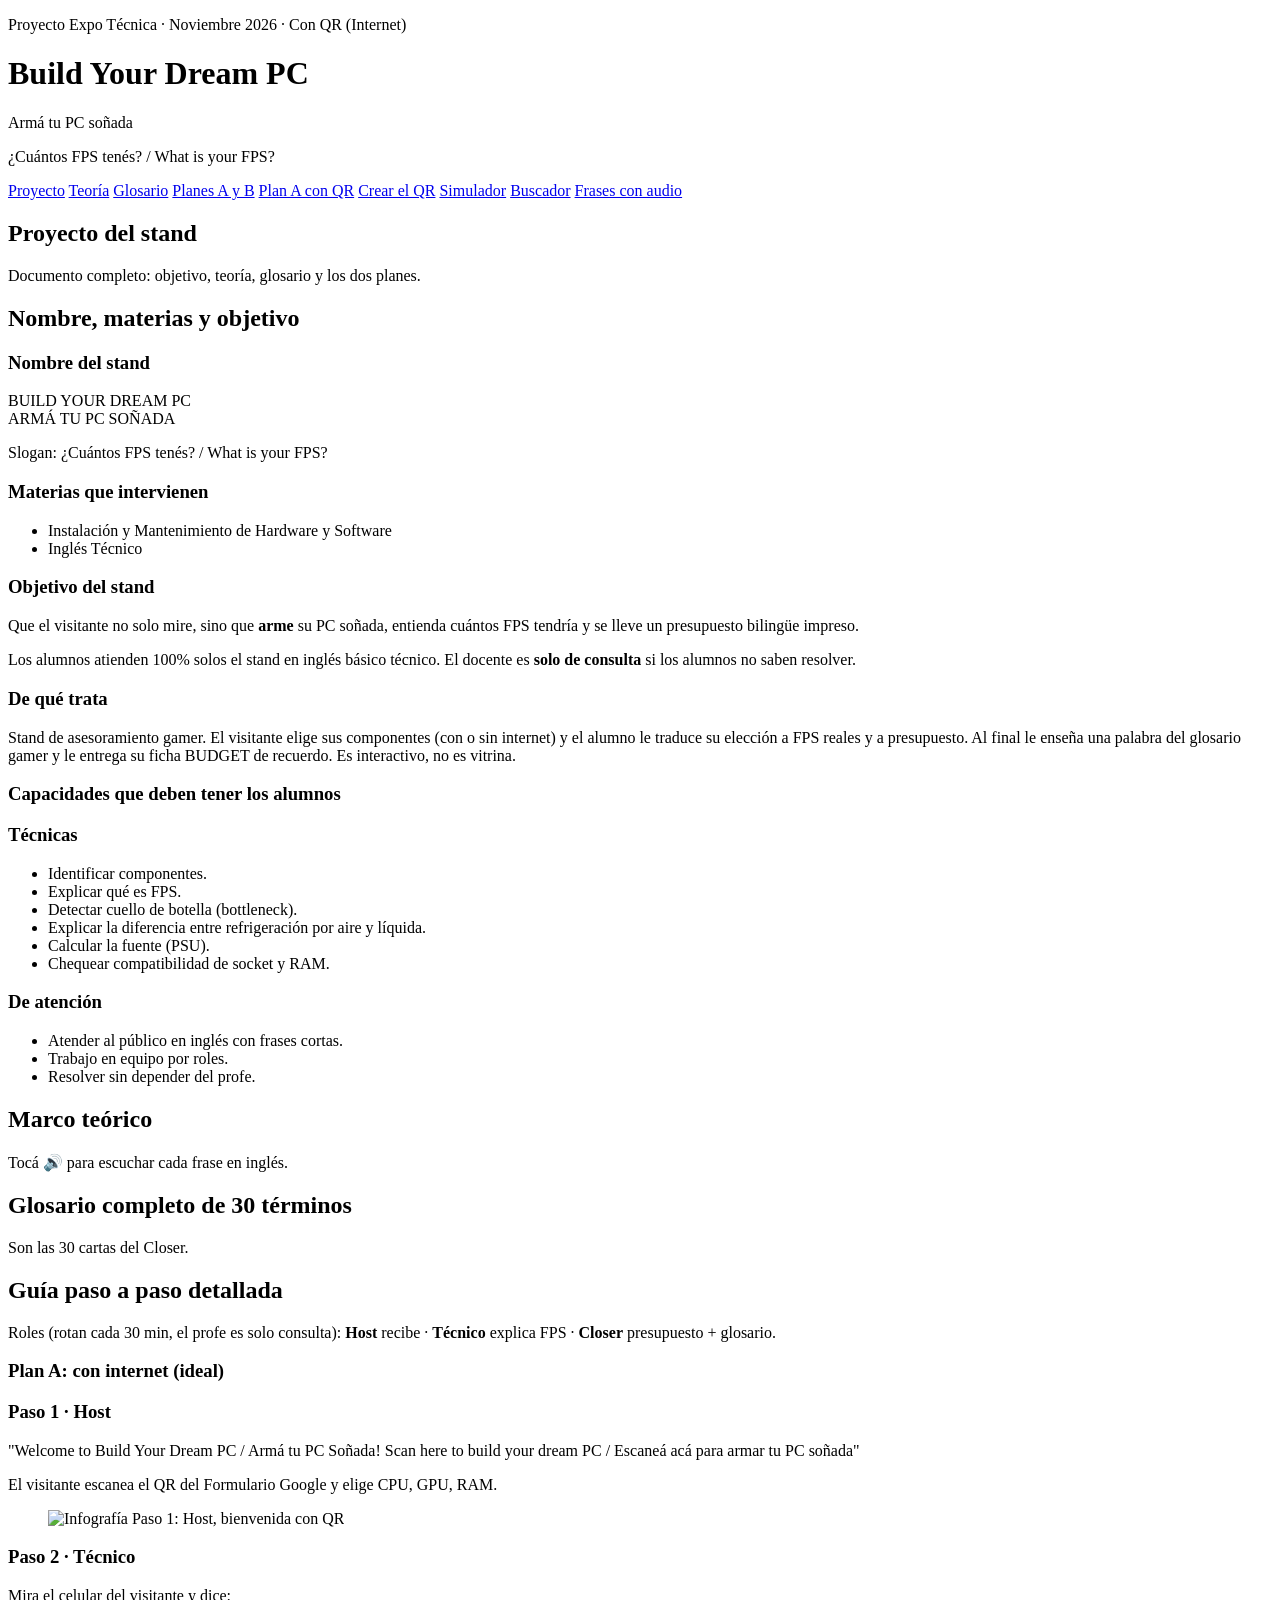
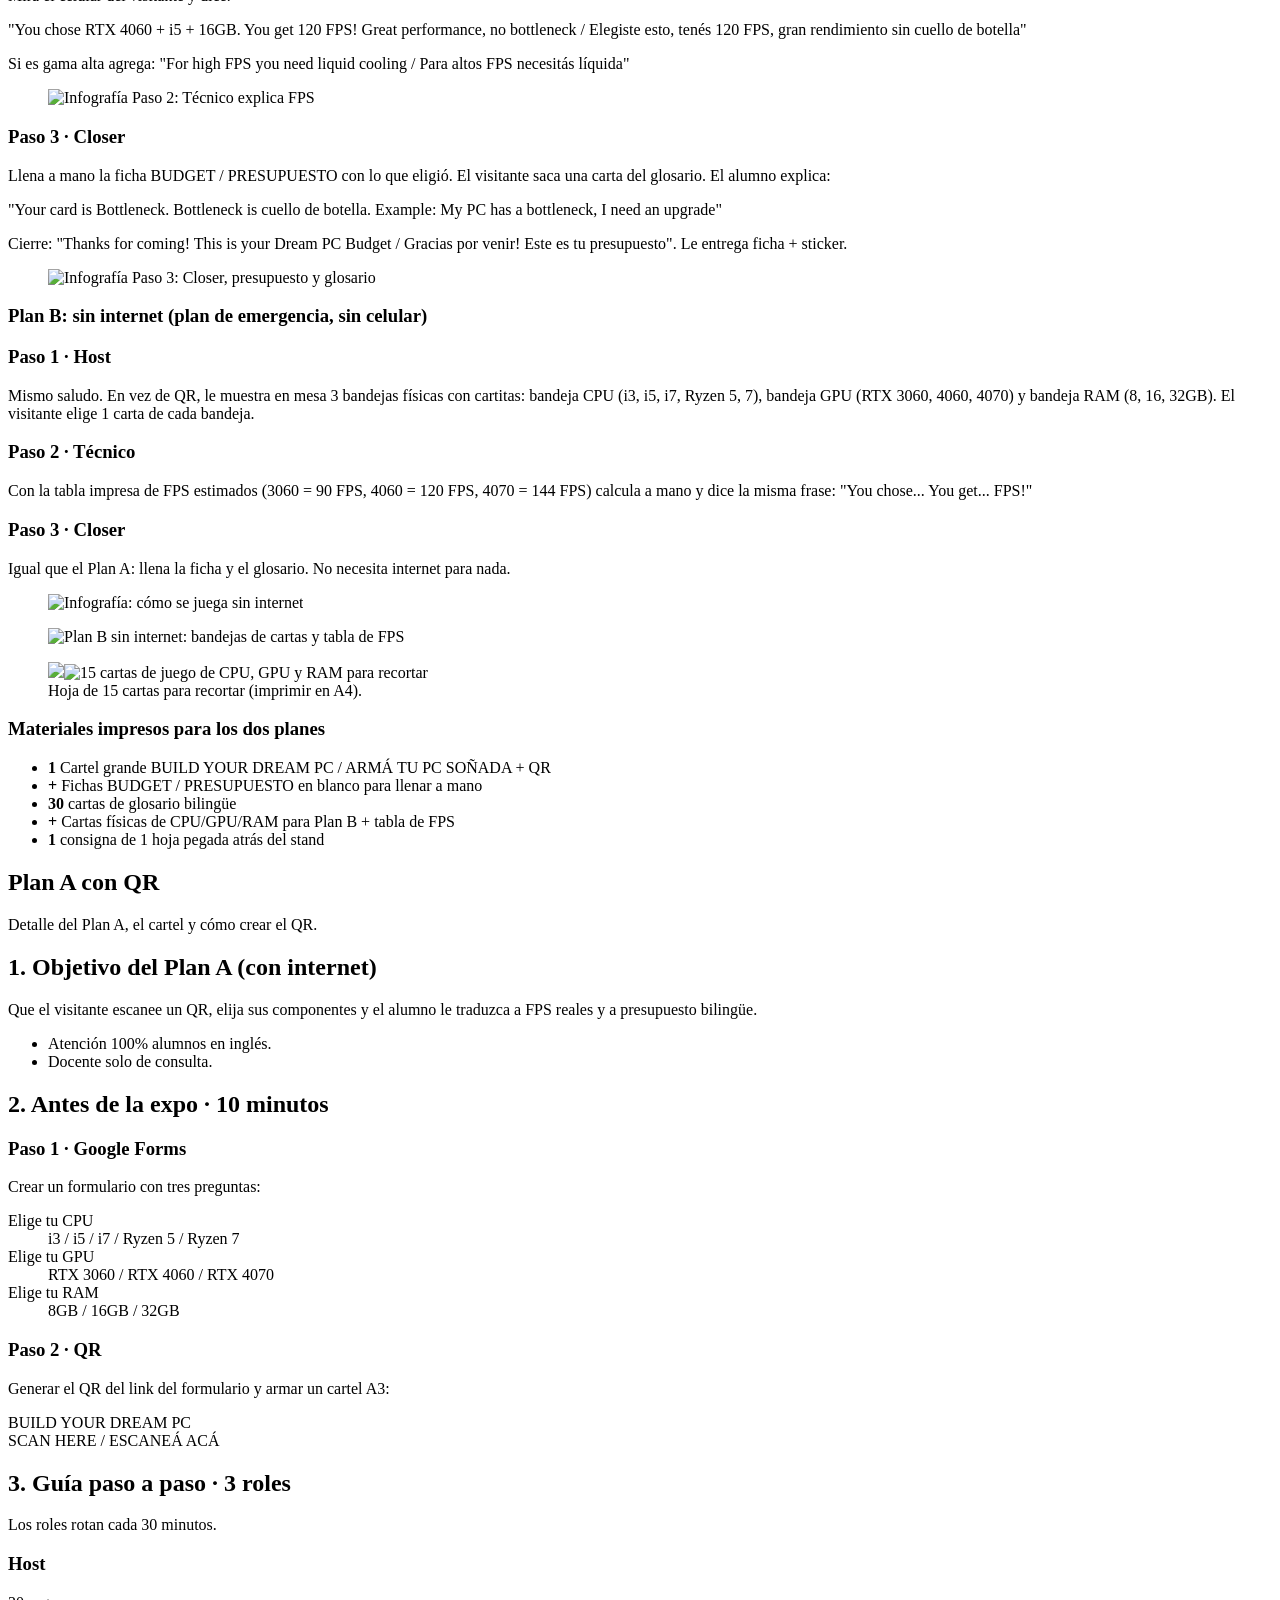
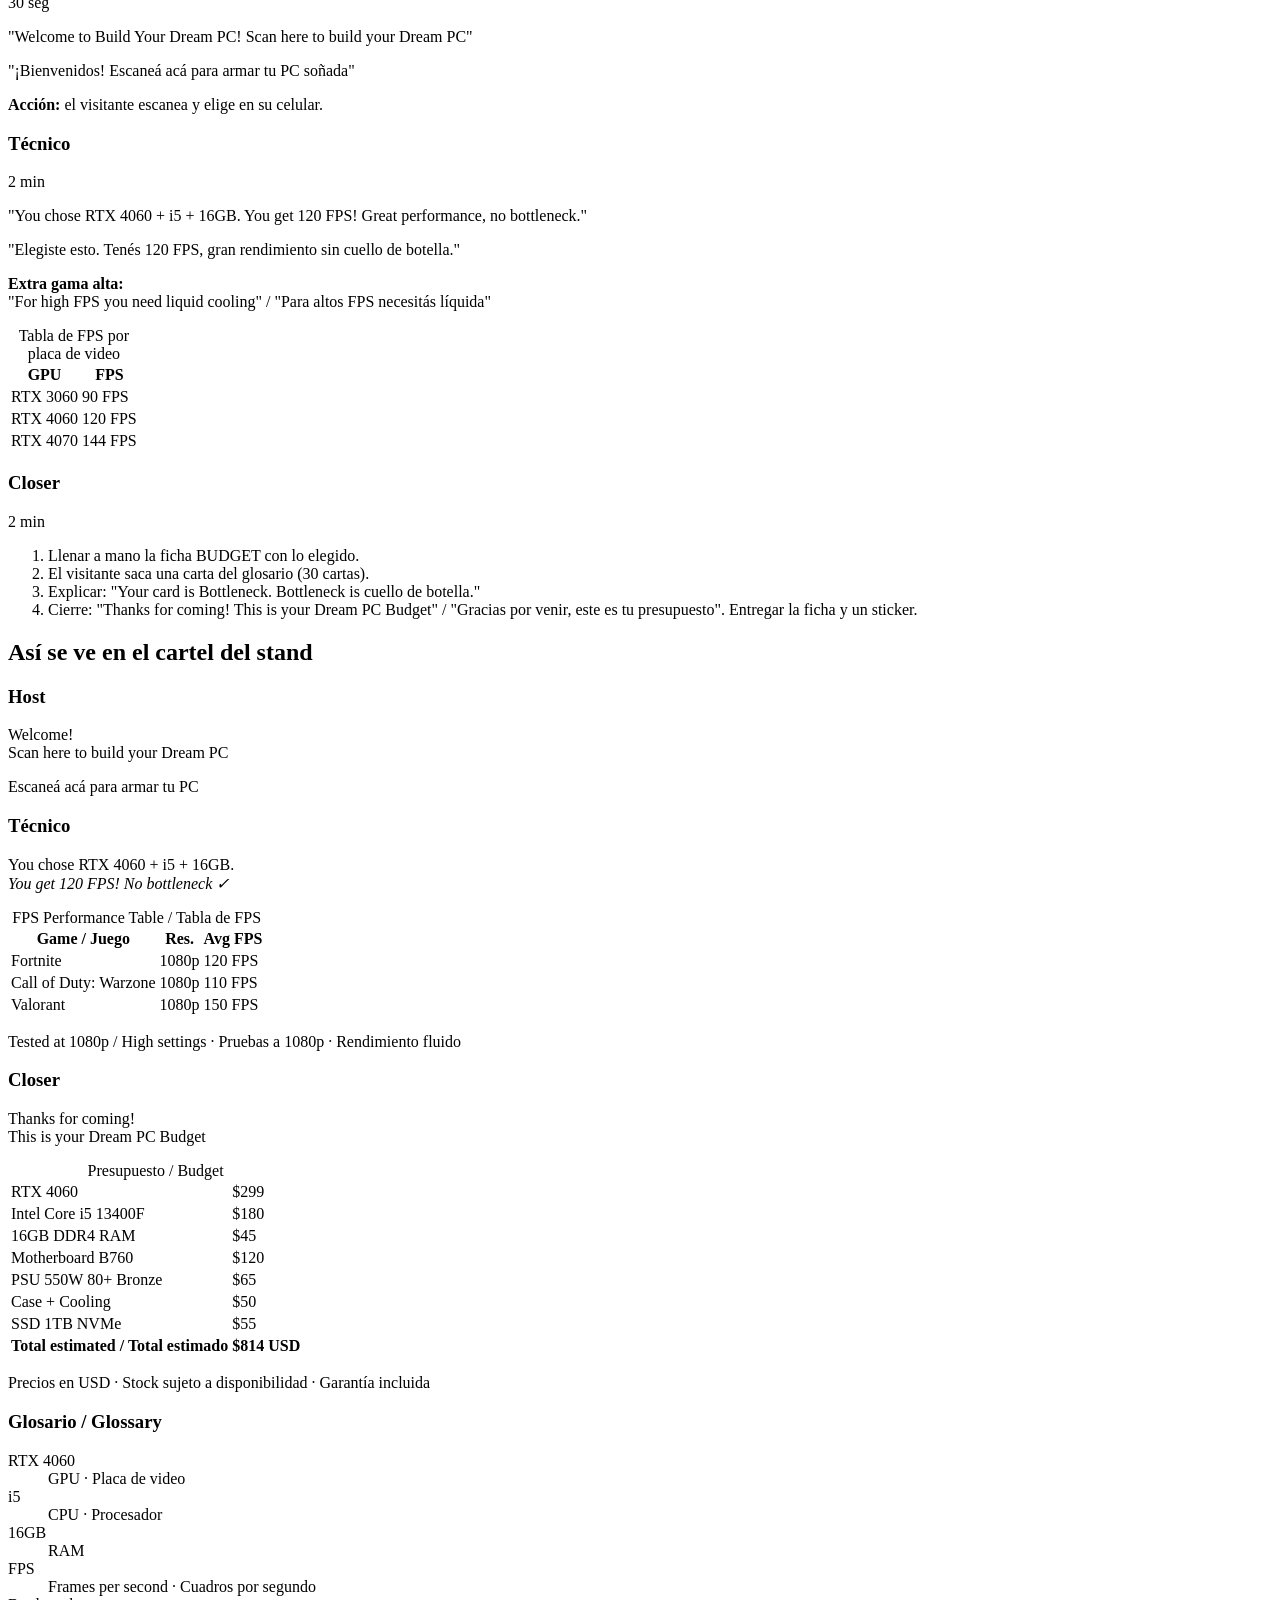
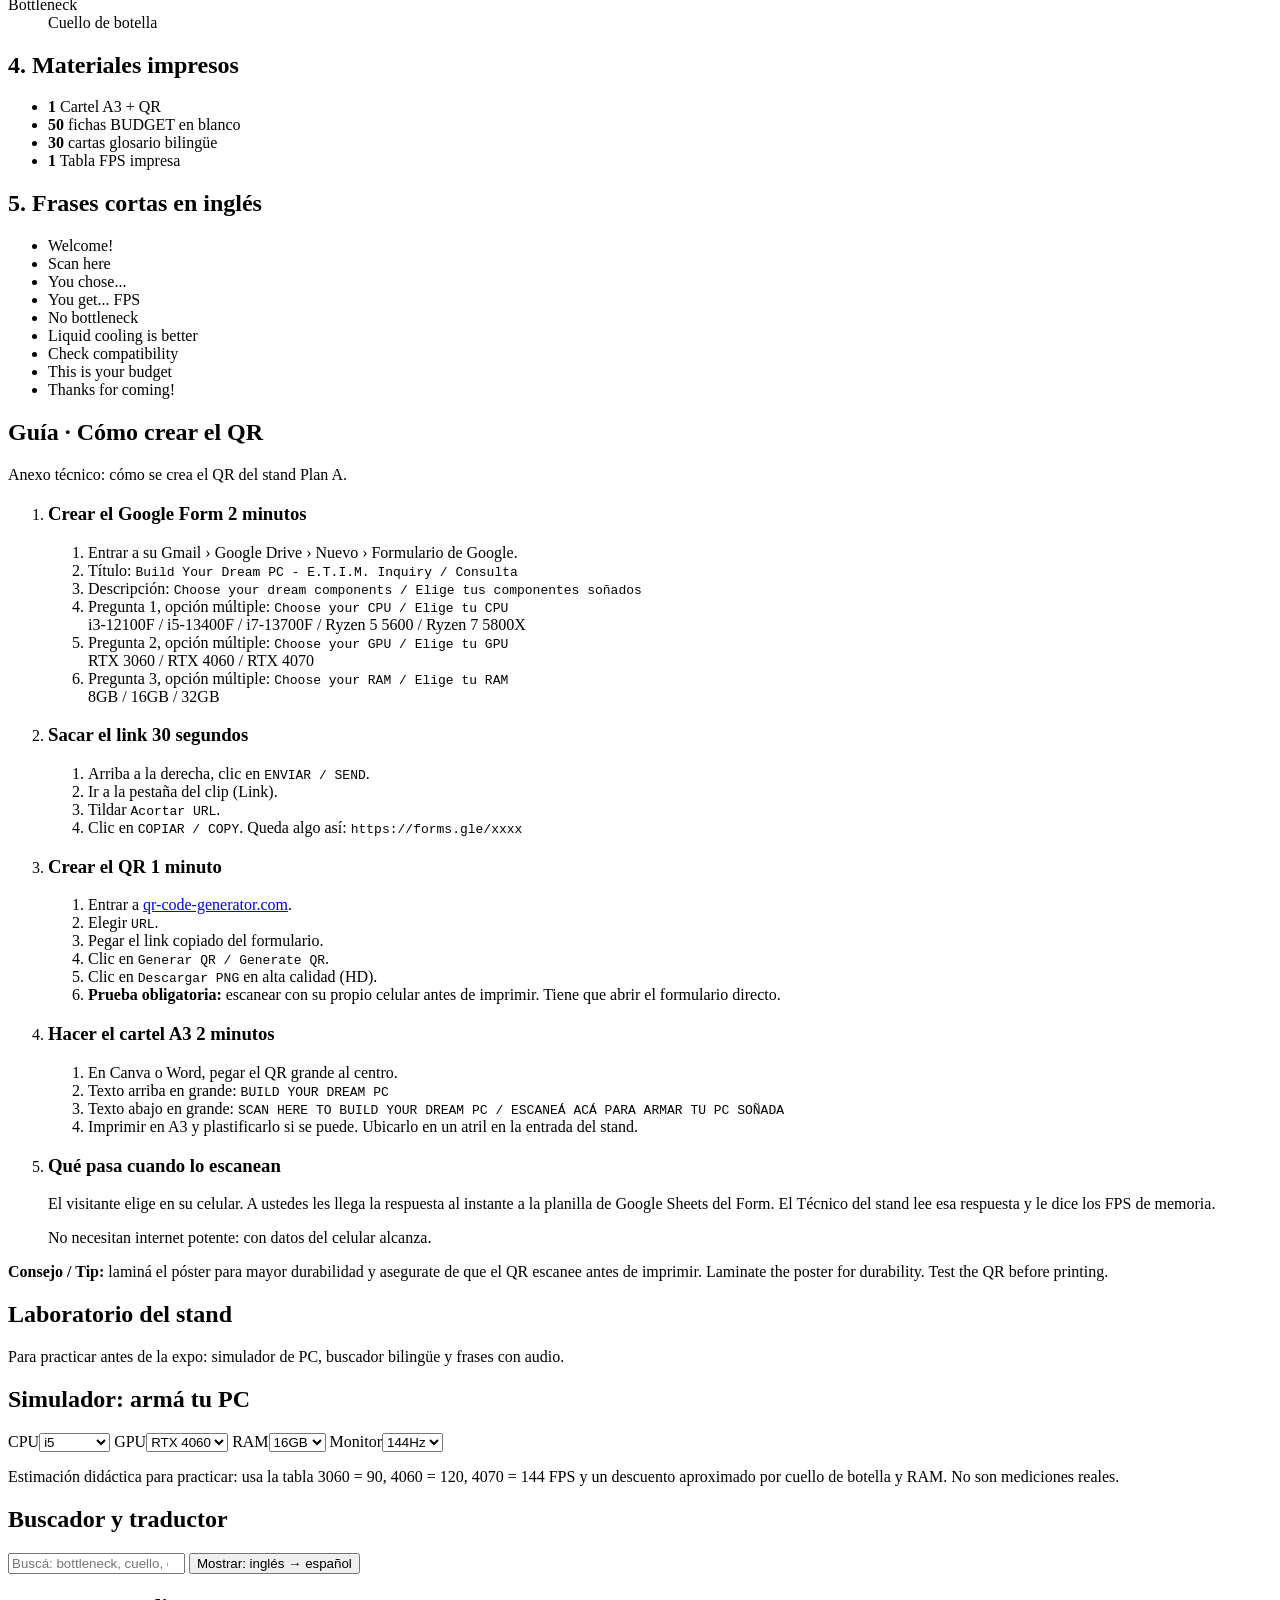
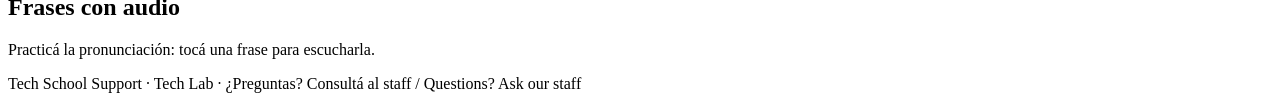
==== carpeta-de-campo/index.html @ 38d70dcd "Create index.html" ====
<!DOCTYPE html>
<html lang="es">
<head>
  <meta charset="UTF-8">
  <meta name="viewport" content="width=device-width, initial-scale=1">
  <title>Build Your Dream PC · Expo Técnica 2026 · Plan A con QR</title>
  <link rel="preconnect" href="https://fonts.googleapis.com">
  <link rel="preconnect" href="https://fonts.gstatic.com" crossorigin>
  <link href="https://fonts.googleapis.com/css2?family=Barlow:wght@400;500;600&family=Barlow+Condensed:wght@600;700;800&display=swap" rel="stylesheet">
  <link rel="stylesheet" href="estilo.css">
</head>
<body>

<header class="hero" id="main-top">
  <p class="hero-tag">Proyecto Expo Técnica · Noviembre 2026 · Con QR (Internet)</p>
  <h1>Build Your Dream <span>PC</span></h1>
  <p class="hero-es">Armá tu PC soñada</p>
  <p class="slogan">¿Cuántos FPS tenés? / What is your FPS?</p>
  <nav class="menu" aria-label="Secciones">
    <a href="#/proyecto" data-go="proyecto">Proyecto</a>
    <a href="#/teoria" data-go="teoria">Teoría</a>
    <a href="#/glosario" data-go="glosario">Glosario</a>
    <a href="#/guia" data-go="guia">Planes A y B</a>
    <a href="#/plana" data-go="plana">Plan A con QR</a>
    <a href="#/qr" data-go="qr">Crear el QR</a>
    <a href="#/sim" data-go="sim">Simulador</a>
    <a href="#/buscar" data-go="buscar">Buscador</a>
    <a href="#/frases" data-go="frases">Frases con audio</a>
  </nav>
</header>

<main>

  <div class="part-title" data-view="proyecto"><h2>Proyecto del stand</h2><p>Documento completo: objetivo, teoría, glosario y los dos planes.</p></div>

  <section id="d-proyecto" data-view="proyecto">
    <h2>Nombre, materias y objetivo</h2>
    <div class="two-col">
      <article class="panel">
        <h3>Nombre del stand</h3>
        <p class="poster-line">BUILD YOUR DREAM PC<br>ARMÁ TU PC SOÑADA</p>
        <p>Slogan: ¿Cuántos FPS tenés? / What is your FPS?</p>
        <h3>Materias que intervienen</h3>
        <ul><li>Instalación y Mantenimiento de Hardware y Software</li><li>Inglés Técnico</li></ul>
      </article>
      <article class="panel">
        <h3>Objetivo del stand</h3>
        <p>Que el visitante no solo mire, sino que <strong>arme</strong> su PC soñada, entienda cuántos FPS tendría y se lleve un presupuesto bilingüe impreso.</p>
        <p>Los alumnos atienden 100% solos el stand en inglés básico técnico. El docente es <strong>solo de consulta</strong> si los alumnos no saben resolver.</p>
        <h3>De qué trata</h3>
        <p>Stand de asesoramiento gamer. El visitante elige sus componentes (con o sin internet) y el alumno le traduce su elección a FPS reales y a presupuesto. Al final le enseña una palabra del glosario gamer y le entrega su ficha BUDGET de recuerdo. Es interactivo, no es vitrina.</p>
      </article>
    </div>
    <h3 class="sub">Capacidades que deben tener los alumnos</h3>
    <div class="two-col">
      <article class="panel"><h3>Técnicas</h3><ul class="checks"><li>Identificar componentes.</li><li>Explicar qué es FPS.</li><li>Detectar cuello de botella (bottleneck).</li><li>Explicar la diferencia entre refrigeración por aire y líquida.</li><li>Calcular la fuente (PSU).</li><li>Chequear compatibilidad de socket y RAM.</li></ul></article>
      <article class="panel"><h3>De atención</h3><ul class="checks"><li>Atender al público en inglés con frases cortas.</li><li>Trabajo en equipo por roles.</li><li>Resolver sin depender del profe.</li></ul></article>
    </div>
  </section>

  <section id="d-teoria" data-view="teoria">
    <h2>Marco teórico</h2>
    <p class="note">Tocá 🔊 para escuchar cada frase en inglés.</p>
    <div class="theory" id="theory"></div>
  </section>

  <section id="d-glosario" data-view="glosario">
    <h2>Glosario completo de 30 términos</h2>
    <p class="note">Son las 30 cartas del Closer.</p>
    <div class="gcards" id="gloss"></div>
  </section>

  <section id="d-guia" data-view="guia">
    <h2>Guía paso a paso detallada</h2>
    <p class="note">Roles (rotan cada 30 min, el profe es solo consulta): <strong>Host</strong> recibe · <strong>Técnico</strong> explica FPS · <strong>Closer</strong> presupuesto + glosario.</p>

    <h3 class="plan-title">Plan A: con internet (ideal)</h3>
    <div class="plan">
      <div>
        <h3>Paso 1 · Host</h3>
        <p class="en">"Welcome to Build Your Dream PC / Armá tu PC Soñada! Scan here to build your dream PC / Escaneá acá para armar tu PC soñada"</p>
        <p>El visitante escanea el QR del Formulario Google y elige CPU, GPU, RAM.</p>
      </div>
      <figure class="shot"><img src="https://encrypted-tbn0.gstatic.com/images?q=tbn:ANd9GcTodo1WXBkacOVrwq9MHo3wvx8j2X0b6id6X2NvjyX7kg&s=10" alt="Infografía Paso 1: Host, bienvenida con QR" loading="lazy"></figure>
    </div>
    <div class="plan">
      <div>
        <h3>Paso 2 · Técnico</h3>
        <p>Mira el celular del visitante y dice:</p>
        <p class="en">"You chose RTX 4060 + i5 + 16GB. You get 120 FPS! Great performance, no bottleneck / Elegiste esto, tenés 120 FPS, gran rendimiento sin cuello de botella"</p>
        <p>Si es gama alta agrega: <span class="en">"For high FPS you need liquid cooling / Para altos FPS necesitás líquida"</span></p>
      </div>
      <figure class="shot"><img src="https://encrypted-tbn0.gstatic.com/images?q=tbn:ANd9GcRNIBNsyawQ4fQa4WvzFiW9H29BvF2EQEDgzz649cljxg&s=10" alt="Infografía Paso 2: Técnico explica FPS" loading="lazy"></figure>
    </div>
    <div class="plan">
      <div>
        <h3>Paso 3 · Closer</h3>
        <p>Llena a mano la ficha BUDGET / PRESUPUESTO con lo que eligió. El visitante saca una carta del glosario. El alumno explica:</p>
        <p class="en">"Your card is Bottleneck. Bottleneck is cuello de botella. Example: My PC has a bottleneck, I need an upgrade"</p>
        <p>Cierre: <span class="en">"Thanks for coming! This is your Dream PC Budget / Gracias por venir! Este es tu presupuesto"</span>. Le entrega ficha + sticker.</p>
      </div>
      <figure class="shot"><img src="https://encrypted-tbn0.gstatic.com/images?q=tbn:ANd9GcRH2LGgSkhXuvE8M3SHkRaYtDzFoMKEJWI_qdVkv5BVIUfTt_DQLM33O1r3&s=10" alt="Infografía Paso 3: Closer, presupuesto y glosario" loading="lazy"></figure>
    </div>

    <h3 class="plan-title">Plan B: sin internet (plan de emergencia, sin celular)</h3>
    <div class="plan">
      <div>
        <h3>Paso 1 · Host</h3>
        <p>Mismo saludo. En vez de QR, le muestra en mesa 3 bandejas físicas con cartitas: bandeja CPU (i3, i5, i7, Ryzen 5, 7), bandeja GPU (RTX 3060, 4060, 4070) y bandeja RAM (8, 16, 32GB). El visitante elige 1 carta de cada bandeja.</p>
        <h3>Paso 2 · Técnico</h3>
        <p>Con la tabla impresa de FPS estimados (3060 = 90 FPS, 4060 = 120 FPS, 4070 = 144 FPS) calcula a mano y dice la misma frase: <span class="en">"You chose... You get... FPS!"</span></p>
        <h3>Paso 3 · Closer</h3>
        <p>Igual que el Plan A: llena la ficha y el glosario. No necesita internet para nada.</p>
      </div>
      <figure class="shot wide"><img src="imag/bandeja.jpeg" alt="Infografía: cómo se juega sin internet" loading="lazy"></figure>
    </div>
    <figure class="shot full"><img src="imag/Guía de hardware y rendimiento FPS.png" alt="Plan B sin internet: bandejas de cartas y tabla de FPS" loading="lazy"></figure>
    <figure class="shot full"><img src="imag/ficha1.jpeg"><img src="imag/ficha2.jpeg" alt="15 cartas de juego de CPU, GPU y RAM para recortar" loading="lazy"><figcaption>Hoja de 15 cartas para recortar (imprimir en A4).</figcaption></figure>

    <h3 class="plan-title">Materiales impresos para los dos planes</h3>
    <ul class="materials">
      <li><strong>1</strong> Cartel grande BUILD YOUR DREAM PC / ARMÁ TU PC SOÑADA + QR</li>
      <li><strong>+</strong> Fichas BUDGET / PRESUPUESTO en blanco para llenar a mano</li>
      <li><strong>30</strong> cartas de glosario bilingüe</li>
      <li><strong>+</strong> Cartas físicas de CPU/GPU/RAM para Plan B + tabla de FPS</li>
      <li><strong>1</strong> consigna de 1 hoja pegada atrás del stand</li>
    </ul>
  </section>

  <div class="part-title" data-view="plana qr"><h2>Plan A con QR</h2><p>Detalle del Plan A, el cartel y cómo crear el QR.</p></div>


  <section id="objetivo" data-view="plana">
    <h2>1. Objetivo del Plan A (con internet)</h2>
    <p class="lead">Que el visitante escanee un QR, elija sus componentes y el alumno le traduzca a FPS reales y a presupuesto bilingüe.</p>
    <ul class="checks">
      <li>Atención 100% alumnos en inglés.</li>
      <li>Docente solo de consulta.</li>
    </ul>
  </section>

  <section id="antes" data-view="plana">
    <h2>2. Antes de la expo · 10 minutos</h2>
    <div class="two-col">
      <article class="panel">
        <h3>Paso 1 · Google Forms</h3>
        <p>Crear un formulario con tres preguntas:</p>
        <dl class="options">
          <dt>Elige tu CPU</dt>
          <dd>i3 / i5 / i7 / Ryzen 5 / Ryzen 7</dd>
          <dt>Elige tu GPU</dt>
          <dd>RTX 3060 / RTX 4060 / RTX 4070</dd>
          <dt>Elige tu RAM</dt>
          <dd>8GB / 16GB / 32GB</dd>
        </dl>
      </article>
      <article class="panel">
        <h3>Paso 2 · QR</h3>
        <p>Generar el QR del link del formulario y armar un cartel A3:</p>
        <p class="poster-line">BUILD YOUR DREAM PC<br>SCAN HERE / ESCANEÁ ACÁ</p>
      </article>
    </div>
  </section>

  <section id="roles" data-view="plana">
    <h2>3. Guía paso a paso · 3 roles</h2>
    <p class="note">Los roles rotan cada 30 minutos.</p>

    <div class="roles">

      <article class="role role-host">
        <header>
          <h3>Host</h3>
          <span class="time">30 seg</span>
        </header>
        <p class="en">"Welcome to Build Your Dream PC! Scan here to build your Dream PC"</p>
        <p class="es">"¡Bienvenidos! Escaneá acá para armar tu PC soñada"</p>
        <p><strong>Acción:</strong> el visitante escanea y elige en su celular.</p>
      </article>

      <article class="role role-tech">
        <header>
          <h3>Técnico</h3>
          <span class="time">2 min</span>
        </header>
        <p class="en">"You chose RTX 4060 + i5 + 16GB. You get 120 FPS! Great performance, no bottleneck."</p>
        <p class="es">"Elegiste esto. Tenés 120 FPS, gran rendimiento sin cuello de botella."</p>
        <p class="extra"><strong>Extra gama alta:</strong><br>"For high FPS you need liquid cooling" / "Para altos FPS necesitás líquida"</p>

        <table class="fps-table">
          <caption>Tabla de FPS por placa de video</caption>
          <thead><tr><th>GPU</th><th>FPS</th></tr></thead>
          <tbody>
            <tr><td>RTX 3060</td><td>90 FPS</td></tr>
            <tr><td>RTX 4060</td><td>120 FPS</td></tr>
            <tr><td>RTX 4070</td><td>144 FPS</td></tr>
          </tbody>
        </table>
      </article>

      <article class="role role-closer">
        <header>
          <h3>Closer</h3>
          <span class="time">2 min</span>
        </header>
        <ol>
          <li>Llenar a mano la ficha BUDGET con lo elegido.</li>
          <li>El visitante saca una carta del glosario (30 cartas).</li>
          <li>Explicar: <span class="en">"Your card is Bottleneck. Bottleneck is cuello de botella."</span></li>
          <li>Cierre: <span class="en">"Thanks for coming! This is your Dream PC Budget"</span> / "Gracias por venir, este es tu presupuesto". Entregar la ficha y un sticker.</li>
        </ol>
      </article>

    </div>
  </section>

  <section id="ejemplo" data-view="plana">
    <h2>Así se ve en el cartel del stand</h2>
    <div class="board">

      <div class="board-col">
        <h3>Host</h3>
        <p class="board-big">Welcome!<br>Scan here to build your Dream PC</p>
        <p class="board-small">Escaneá acá para armar tu PC</p>
      </div>

      <div class="board-col">
        <h3>Técnico</h3>
        <p class="board-big">You chose RTX 4060 + i5 + 16GB.<br><em>You get 120 FPS! No bottleneck ✓</em></p>
        <table class="fps-table fps-games">
          <caption>FPS Performance Table / Tabla de FPS</caption>
          <thead><tr><th>Game / Juego</th><th>Res.</th><th>Avg FPS</th></tr></thead>
          <tbody>
            <tr><td>Fortnite</td><td>1080p</td><td>120 FPS</td></tr>
            <tr><td>Call of Duty: Warzone</td><td>1080p</td><td>110 FPS</td></tr>
            <tr><td>Valorant</td><td>1080p</td><td>150 FPS</td></tr>
          </tbody>
        </table>
        <p class="board-small">Tested at 1080p / High settings · Pruebas a 1080p · Rendimiento fluido</p>
      </div>

      <div class="board-col">
        <h3>Closer</h3>
        <p class="board-big">Thanks for coming!<br>This is your Dream PC Budget</p>
        <table class="budget">
          <caption>Presupuesto / Budget</caption>
          <tbody>
            <tr><td>RTX 4060</td><td>$299</td></tr>
            <tr><td>Intel Core i5 13400F</td><td>$180</td></tr>
            <tr><td>16GB DDR4 RAM</td><td>$45</td></tr>
            <tr><td>Motherboard B760</td><td>$120</td></tr>
            <tr><td>PSU 550W 80+ Bronze</td><td>$65</td></tr>
            <tr><td>Case + Cooling</td><td>$50</td></tr>
            <tr><td>SSD 1TB NVMe</td><td>$55</td></tr>
          </tbody>
          <tfoot><tr><th>Total estimated / Total estimado</th><th>$814 USD</th></tr></tfoot>
        </table>
        <p class="board-small">Precios en USD · Stock sujeto a disponibilidad · Garantía incluida</p>
      </div>

    </div>

    <h3 class="sub">Glosario / Glossary</h3>
    <dl class="glossary">
      <div><dt>RTX 4060</dt><dd>GPU · Placa de video</dd></div>
      <div><dt>i5</dt><dd>CPU · Procesador</dd></div>
      <div><dt>16GB</dt><dd>RAM</dd></div>
      <div><dt>FPS</dt><dd>Frames per second · Cuadros por segundo</dd></div>
      <div><dt>Bottleneck</dt><dd>Cuello de botella</dd></div>
    </dl>
  </section>

  <section id="materiales" data-view="plana">
    <h2>4. Materiales impresos</h2>
    <ul class="materials">
      <li><strong>1</strong> Cartel A3 + QR</li>
      <li><strong>50</strong> fichas BUDGET en blanco</li>
      <li><strong>30</strong> cartas glosario bilingüe</li>
      <li><strong>1</strong> Tabla FPS impresa</li>
    </ul>
  </section>

  <section id="frases" data-view="plana">
    <h2>5. Frases cortas en inglés</h2>
    <ul class="phrases">
      <li>Welcome!</li>
      <li>Scan here</li>
      <li>You chose...</li>
      <li>You get... FPS</li>
      <li>No bottleneck</li>
      <li>Liquid cooling is better</li>
      <li>Check compatibility</li>
      <li>This is your budget</li>
      <li>Thanks for coming!</li>
    </ul>
  </section>

  <section id="qr" data-view="qr">
    <h2>Guía · Cómo crear el QR</h2>
    <p class="note">Anexo técnico: cómo se crea el QR del stand Plan A.</p>

    <ol class="steps">

      <li class="step">
        <h3>Crear el Google Form <span class="time">2 minutos</span></h3>
        <ol>
          <li>Entrar a su Gmail › Google Drive › Nuevo › Formulario de Google.</li>
          <li>Título: <code>Build Your Dream PC - E.T.I.M. Inquiry / Consulta</code></li>
          <li>Descripción: <code>Choose your dream components / Elige tus componentes soñados</code></li>
          <li>Pregunta 1, opción múltiple: <code>Choose your CPU / Elige tu CPU</code><br>i3-12100F / i5-13400F / i7-13700F / Ryzen 5 5600 / Ryzen 7 5800X</li>
          <li>Pregunta 2, opción múltiple: <code>Choose your GPU / Elige tu GPU</code><br>RTX 3060 / RTX 4060 / RTX 4070</li>
          <li>Pregunta 3, opción múltiple: <code>Choose your RAM / Elige tu RAM</code><br>8GB / 16GB / 32GB</li>
        </ol>
      </li>

      <li class="step">
        <h3>Sacar el link <span class="time">30 segundos</span></h3>
        <ol>
          <li>Arriba a la derecha, clic en <code>ENVIAR / SEND</code>.</li>
          <li>Ir a la pestaña del clip (Link).</li>
          <li>Tildar <code>Acortar URL</code>.</li>
          <li>Clic en <code>COPIAR / COPY</code>. Queda algo así: <code>https://forms.gle/xxxx</code></li>
        </ol>
      </li>

      <li class="step">
        <h3>Crear el QR <span class="time">1 minuto</span></h3>
        <ol>
          <li>Entrar a <a href="https://www.qr-code-generator.com" target="_blank" rel="noopener">qr-code-generator.com</a>.</li>
          <li>Elegir <code>URL</code>.</li>
          <li>Pegar el link copiado del formulario.</li>
          <li>Clic en <code>Generar QR / Generate QR</code>.</li>
          <li>Clic en <code>Descargar PNG</code> en alta calidad (HD).</li>
          <li class="warn"><strong>Prueba obligatoria:</strong> escanear con su propio celular antes de imprimir. Tiene que abrir el formulario directo.</li>
        </ol>
      </li>

      <li class="step">
        <h3>Hacer el cartel A3 <span class="time">2 minutos</span></h3>
        <ol>
          <li>En Canva o Word, pegar el QR grande al centro.</li>
          <li>Texto arriba en grande: <code>BUILD YOUR DREAM PC</code></li>
          <li>Texto abajo en grande: <code>SCAN HERE TO BUILD YOUR DREAM PC / ESCANEÁ ACÁ PARA ARMAR TU PC SOÑADA</code></li>
          <li>Imprimir en A3 y plastificarlo si se puede. Ubicarlo en un atril en la entrada del stand.</li>
        </ol>
      </li>

      <li class="step">
        <h3>Qué pasa cuando lo escanean</h3>
        <p>El visitante elige en su celular. A ustedes les llega la respuesta al instante a la planilla de Google Sheets del Form. El Técnico del stand lee esa respuesta y le dice los FPS de memoria.</p>
        <p>No necesitan internet potente: con datos del celular alcanza.</p>
      </li>

    </ol>

    <aside class="tip">
      <strong>Consejo / Tip:</strong> laminá el póster para mayor durabilidad y asegurate de que el QR escanee antes de imprimir.
      <span class="en">Laminate the poster for durability. Test the QR before printing.</span>
    </aside>
  </section>


    <div class="part-title lab-title" data-view="sim buscar frases"><h2>Laboratorio del stand</h2><p>Para practicar antes de la expo: simulador de PC, buscador bilingüe y frases con audio.</p></div>

  <section id="lab-sim" data-view="sim">
    <h2>Simulador: armá tu PC</h2>
    <div class="sim">
      <label>CPU<select id="s-cpu"><option>i3</option><option selected>i5</option><option>i7</option><option>Ryzen 5</option><option>Ryzen 7</option></select></label>
      <label>GPU<select id="s-gpu"><option>RTX 3060</option><option selected>RTX 4060</option><option>RTX 4070</option></select></label>
      <label>RAM<select id="s-ram"><option value="8">8GB</option><option value="16" selected>16GB</option><option value="32">32GB</option></select></label>
      <label>Monitor<select id="s-hz"><option value="60">60Hz</option><option value="144" selected>144Hz</option></select></label>
    </div>
    <div class="sim-out" id="sim-out" aria-live="polite"></div>
    <p class="note small">Estimación didáctica para practicar: usa la tabla 3060 = 90, 4060 = 120, 4070 = 144 FPS y un descuento aproximado por cuello de botella y RAM. No son mediciones reales.</p>
  </section>

  <section id="lab-buscar" data-view="buscar">
    <h2>Buscador y traductor</h2>
    <div class="search">
      <input id="q" type="search" placeholder="Buscá: bottleneck, cuello, cooling, fuente…" aria-label="Buscar en glosario, frases y teoría" autocomplete="off">
      <button type="button" id="dir" aria-pressed="false">Mostrar: inglés → español</button>
    </div>
    <ul class="results" id="results"></ul>
  </section>

  <section id="lab-frases" data-view="frases">
    <h2>Frases con audio</h2>
    <p class="note">Practicá la pronunciación: tocá una frase para escucharla.</p>
    <ul class="speak" id="speak"></ul>
  </section>

</main>

<footer>
  <p>Tech School Support · Tech Lab · ¿Preguntas? Consultá al staff / Questions? Ask our staff</p>
</footer>

<script src="java.js"></script>
</body>
</html>
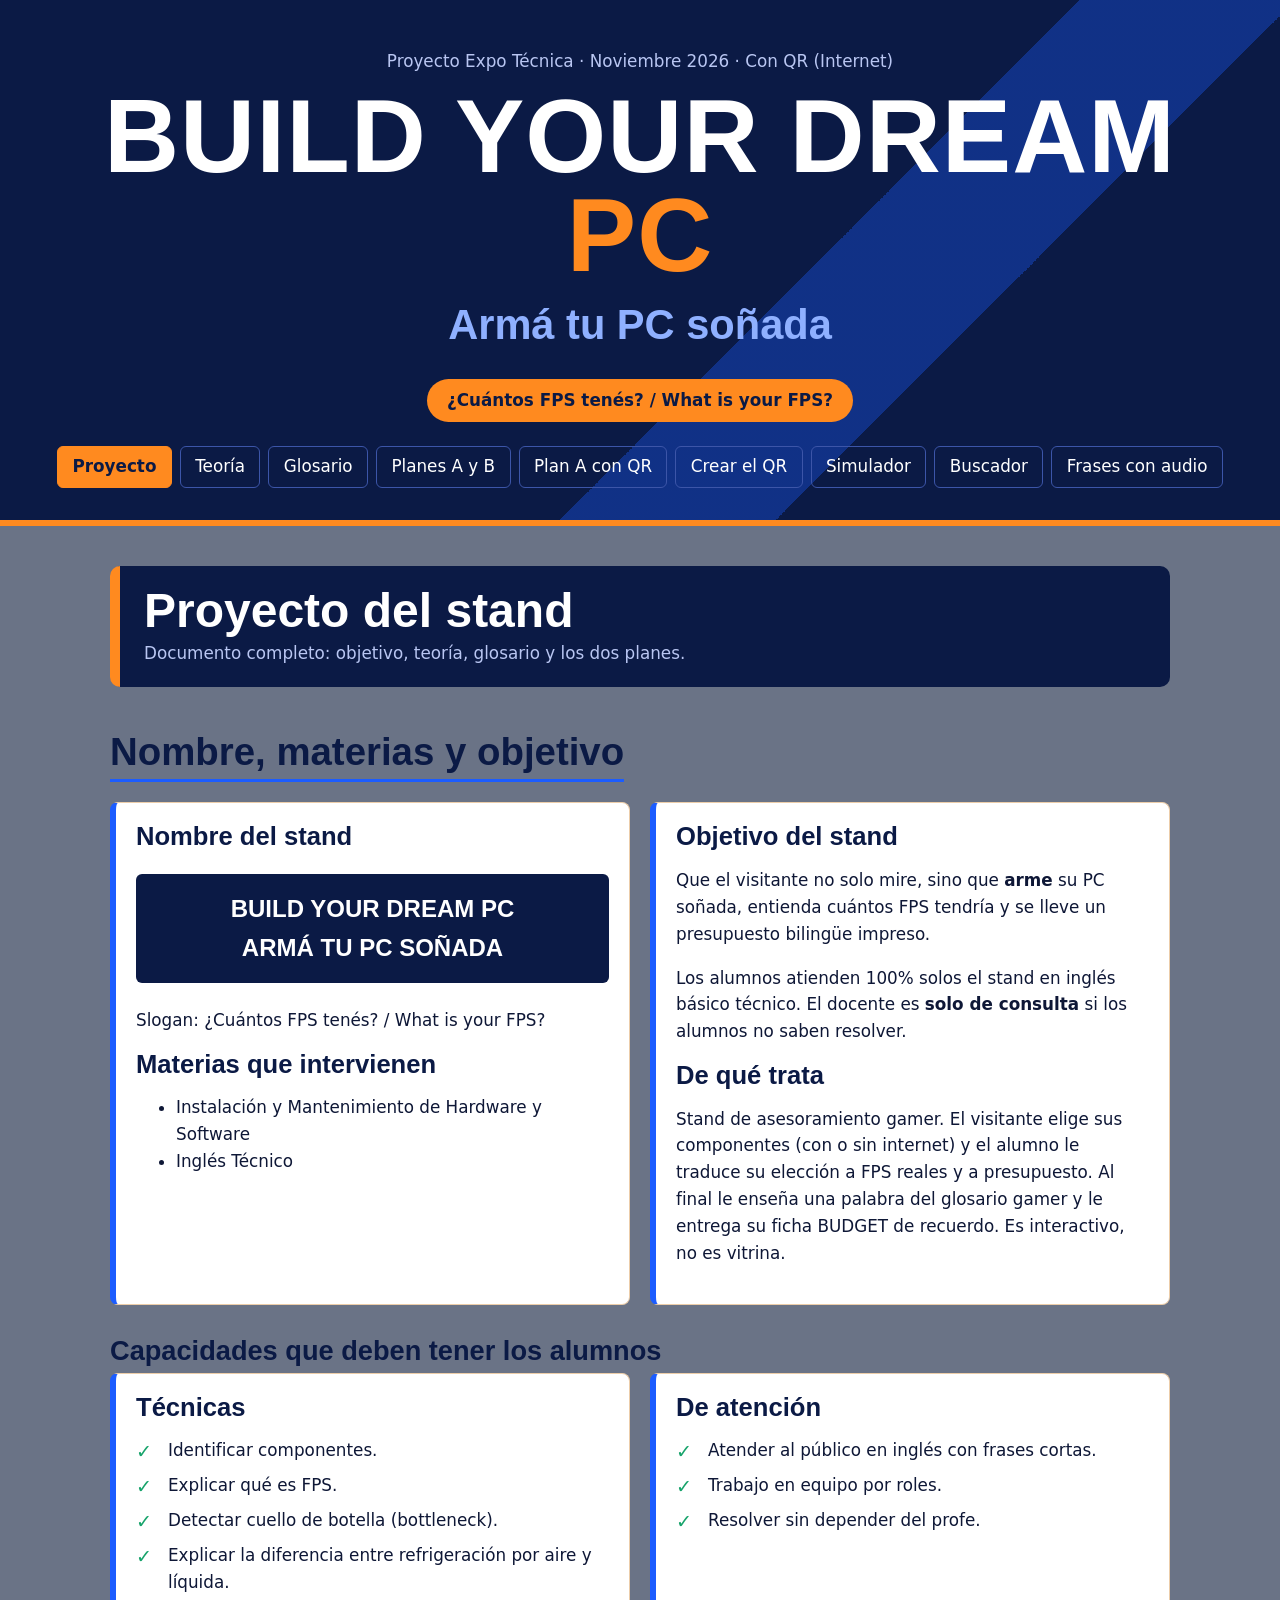
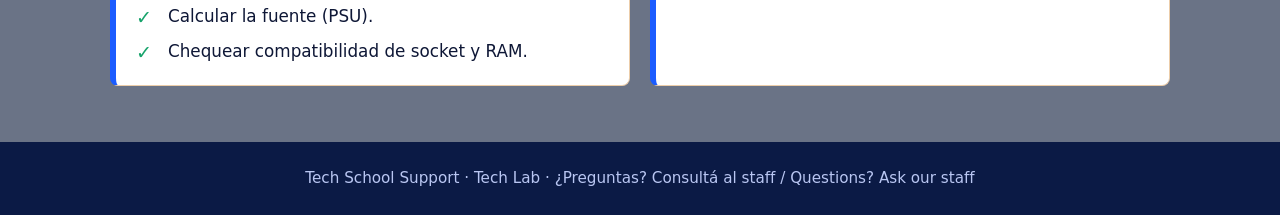
==== commit 8d677b47: "Update index.html" ====
--- a/carpeta-de-campo/index.html
+++ b/carpeta-de-campo/index.html
@@ -112,7 +112,7 @@
         <h3>Paso 3 · Closer</h3>
         <p>Igual que el Plan A: llena la ficha y el glosario. No necesita internet para nada.</p>
       </div>
-      <figure class="shot wide"><img src="imag/bandeja.jpeg" alt="Infografía: cómo se juega sin internet" loading="lazy"></figure>
+      <figure class="shot wide"><img src="https://i.postimg.cc/hv0QqJ5p/bandeja.jpg" alt="Infografía: cómo se juega sin internet" loading="lazy"></figure>
     </div>
     <figure class="shot full"><img src="imag/Guía de hardware y rendimiento FPS.png" alt="Plan B sin internet: bandejas de cartas y tabla de FPS" loading="lazy"></figure>
     <figure class="shot full"><img src="imag/ficha1.jpeg"><img src="imag/ficha2.jpeg" alt="15 cartas de juego de CPU, GPU y RAM para recortar" loading="lazy"><figcaption>Hoja de 15 cartas para recortar (imprimir en A4).</figcaption></figure>
--- a/carpeta-de-campo/estilo.css
+++ b/carpeta-de-campo/estilo.css
@@ -0,0 +1,405 @@
+:root {
+  --navy: #0b1a45;
+  --navy-2: #13286a;
+  --blue: #1b5cff;
+  --orange: #ff8a1f;
+  --paper: #6a7386;
+  --white: #ffffff;
+  --ink: #0e1736;
+  --muted: #131111;
+  --line: #eccda9;
+  --ok: #17a36b;
+  --font-head: "Barlow Condensed", "Arial Narrow", Impact, sans-serif;
+  --font-body: "Barlow", system-ui, -apple-system, "Segoe UI", Arial, sans-serif;
+}
+
+* { box-sizing: border-box; }
+
+html { scroll-behavior: smooth; }
+
+body {
+  margin: 0;
+  background: var(--paper);
+  color: var(--ink);
+  font-family: var(--font-body);
+  font-size: 1.05rem;
+  line-height: 1.6;
+}
+
+a { color: var(--blue); }
+a:focus-visible, button:focus-visible { outline: 3px solid var(--orange); outline-offset: 2px; }
+
+h1, h2, h3 {
+  font-family: var(--font-head);
+  line-height: 1.05;
+  margin: 0 0 .5rem;
+}
+
+/* ---------- Encabezado ---------- */
+.hero {
+  background:
+    linear-gradient(135deg, transparent 60%, rgba(27, 92, 255, .35) 60%, rgba(27, 92, 255, .35) 72%, transparent 72%),
+    var(--navy);
+  color: var(--white);
+  padding: 3rem 1.25rem 2rem;
+  text-align: center;
+  border-bottom: 6px solid var(--orange);
+}
+
+.hero-tag { margin: 0 0 .75rem; color: #b9c6f2; font-weight: 500; }
+
+.hero h1 {
+  font-size: clamp(3rem, 12vw, 6.5rem);
+  font-weight: 800;
+  letter-spacing: .01em;
+  text-transform: uppercase;
+}
+.hero h1 span { color: var(--orange); }
+
+.hero-es {
+  font-family: var(--font-head);
+  font-size: clamp(1.6rem, 5vw, 2.6rem);
+  font-weight: 700;
+  color: #8fb0ff;
+  margin: 0;
+}
+
+.slogan {
+  display: inline-block;
+  margin: 1.25rem 0 1.5rem;
+  padding: .5rem 1.25rem;
+  background: var(--orange);
+  color: var(--navy);
+  font-weight: 600;
+  border-radius: 999px;
+}
+
+.menu { display: flex; flex-wrap: wrap; gap: .5rem; justify-content: center; }
+.menu a {
+  color: var(--white);
+  text-decoration: none;
+  padding: .4rem .9rem;
+  border: 1px solid #3c55a8;
+  border-radius: 6px;
+  font-weight: 500;
+}
+.menu a:hover { background: var(--blue); border-color: var(--blue); }
+
+/* ---------- Estructura ---------- */
+main { max-width: 1100px; margin: 0 auto; padding: 1rem 1.25rem 3rem; }
+
+section { padding: 2.25rem 0 .5rem; }
+
+section > h2 {
+  font-size: clamp(1.8rem, 5vw, 2.4rem);
+  color: var(--navy);
+  padding-bottom: .4rem;
+  border-bottom: 3px solid var(--blue);
+  display: inline-block;
+  margin-bottom: 1.25rem;
+}
+
+.lead { font-size: 1.2rem; max-width: 60ch; }
+.note { color: var(--muted); margin-top: 0; }
+
+.en { font-weight: 600; color: var(--blue); }
+.es { color: var(--muted); }
+
+.time {
+  font-family: var(--font-body);
+  font-size: .85rem;
+  font-weight: 600;
+  background: var(--navy);
+  color: var(--white);
+  padding: .15rem .6rem;
+  border-radius: 999px;
+  white-space: nowrap;
+  vertical-align: middle;
+}
+
+/* ---------- Listas ---------- */
+.checks { list-style: none; padding: 0; margin: 1rem 0 0; display: grid; gap: .5rem; }
+.checks li { padding-left: 2rem; position: relative; }
+.checks li::before { content: "✓"; position: absolute; left: 0; color: var(--ok); font-weight: 700; font-size: 1.2rem; }
+
+.two-col { display: grid; gap: 1.25rem; grid-template-columns: repeat(auto-fit, minmax(280px, 1fr)); }
+
+.panel {
+  background: var(--white);
+  border: 1px solid var(--line);
+  border-left: 6px solid var(--blue);
+  border-radius: 8px;
+  padding: 1.25rem;
+}
+.panel h3 { font-size: 1.6rem; color: var(--navy); }
+
+.options dt { font-weight: 600; margin-top: .75rem; }
+.options dd { margin: 0; color: var(--muted); }
+
+.poster-line {
+  background: var(--navy);
+  color: var(--white);
+  font-family: var(--font-head);
+  font-size: 1.5rem;
+  font-weight: 700;
+  text-align: center;
+  padding: 1rem;
+  border-radius: 6px;
+}
+
+/* ---------- Roles ---------- */
+.roles { display: grid; gap: 1.25rem; grid-template-columns: repeat(auto-fit, minmax(290px, 1fr)); }
+
+.role {
+  background: var(--white);
+  border: 1px solid var(--line);
+  border-top: 8px solid var(--blue);
+  border-radius: 8px;
+  padding: 1.25rem;
+}
+.role-tech { border-top-color: var(--orange); }
+.role-closer { border-top-color: var(--navy); }
+
+.role header { display: flex; justify-content: space-between; align-items: center; gap: .5rem; margin-bottom: .75rem; }
+.role h3 { font-size: 2rem; margin: 0; color: var(--navy); text-transform: uppercase; }
+.role p { margin: .5rem 0; }
+.role ol { padding-left: 1.25rem; margin: 0; }
+.role li { margin-bottom: .6rem; }
+
+.extra {
+  background: #fff4e6;
+  border-left: 4px solid var(--orange);
+  padding: .6rem .8rem;
+  border-radius: 4px;
+}
+
+/* ---------- Tablas ---------- */
+table { width: 100%; border-collapse: collapse; margin: 1rem 0; }
+caption { text-align: left; font-weight: 600; margin-bottom: .4rem; color: var(--navy); }
+th, td { padding: .5rem .75rem; text-align: left; border-bottom: 1px solid var(--line); }
+thead th { background: var(--navy); color: var(--white); font-weight: 600; }
+.fps-table td:last-child { font-weight: 700; color: var(--blue); }
+
+/* ---------- Réplica del cartel ---------- */
+.board {
+  display: grid;
+  gap: 1px;
+  grid-template-columns: repeat(auto-fit, minmax(270px, 1fr));
+  background: var(--blue);
+  border: 4px solid var(--navy);
+  border-radius: 10px;
+  overflow: hidden;
+}
+.board-col { background: var(--navy-2); color: var(--white); padding: 1.25rem; }
+.board-col h3 {
+  display: inline-block;
+  background: var(--orange);
+  color: var(--navy);
+  font-size: 1.1rem;
+  padding: .1rem .8rem;
+  border-radius: 999px;
+  text-transform: uppercase;
+}
+.board-big { font-family: var(--font-head); font-size: 1.6rem; font-weight: 700; line-height: 1.15; margin: .75rem 0; }
+.board-big em { color: var(--orange); font-style: normal; }
+.board-small { color: #b9c6f2; font-size: .9rem; margin: .5rem 0 0; }
+
+.board table { background: var(--white); color: var(--ink); border-radius: 6px; overflow: hidden; font-size: .95rem; }
+.board caption { color: #dbe4ff; }
+.board thead th { background: var(--blue); }
+.budget tfoot th { background: var(--orange); color: var(--navy); }
+.budget td:last-child { text-align: right; font-weight: 600; }
+.budget tfoot th:last-child { text-align: right; }
+
+.sub { margin-top: 1.5rem; font-size: 1.6rem; color: var(--navy); }
+
+.glossary { display: grid; gap: .75rem; grid-template-columns: repeat(auto-fit, minmax(220px, 1fr)); margin: 0; }
+.glossary div { background: var(--white); border: 1px solid var(--line); border-radius: 6px; padding: .75rem 1rem; }
+.glossary dt { font-weight: 700; color: var(--blue); }
+.glossary dd { margin: 0; color: var(--muted); }
+
+/* ---------- Materiales y frases ---------- */
+.materials { list-style: none; padding: 0; margin: 0; display: grid; gap: 1rem; grid-template-columns: repeat(auto-fit, minmax(220px, 1fr)); }
+.materials li {
+  background: var(--white);
+  border: 1px solid var(--line);
+  border-radius: 8px;
+  padding: 1rem 1.25rem;
+}
+.materials strong { display: block; font-family: var(--font-head); font-size: 2.6rem; line-height: 1; color: var(--orange); }
+
+.phrases { list-style: none; padding: 0; margin: 0; display: flex; flex-wrap: wrap; gap: .6rem; }
+.phrases li {
+  background: var(--navy);
+  color: var(--white);
+  font-weight: 600;
+  padding: .5rem 1rem;
+  border-radius: 999px;
+}
+
+/* ---------- Guía del QR ---------- */
+.steps { list-style: none; padding: 0; margin: 0; display: grid; gap: 1.25rem; counter-reset: paso; }
+
+.step {
+  counter-increment: paso;
+  background: var(--white);
+  border: 1px solid var(--line);
+  border-radius: 8px;
+  padding: 1.25rem 1.25rem 1.25rem 4.25rem;
+  position: relative;
+}
+.step::before {
+  content: counter(paso);
+  position: absolute;
+  left: 1rem; top: 1rem;
+  width: 2.5rem; height: 2.5rem;
+  display: grid; place-items: center;
+  background: var(--blue);
+  color: var(--white);
+  font-family: var(--font-head);
+  font-size: 1.6rem;
+  font-weight: 800;
+  border-radius: 50%;
+}
+.step h3 { font-size: 1.6rem; color: var(--navy); display: flex; flex-wrap: wrap; gap: .6rem; align-items: center; }
+.step ol { padding-left: 1.25rem; margin: .5rem 0 0; }
+.step li { margin-bottom: .5rem; }
+
+code {
+  background: #e8edfb;
+  color: var(--navy);
+  padding: .1rem .4rem;
+  border-radius: 4px;
+  font-family: ui-monospace, "SFMono-Regular", Consolas, monospace;
+  font-size: .92em;
+  overflow-wrap: anywhere;
+}
+
+.warn { background: #fff4e6; border-left: 4px solid var(--orange); padding: .5rem .8rem; border-radius: 4px; list-style-position: inside; }
+
+.tip {
+  margin-top: 1.5rem;
+  background: var(--navy);
+  color: var(--white);
+  padding: 1rem 1.25rem;
+  border-radius: 8px;
+  border-left: 8px solid var(--orange);
+}
+.tip .en { display: block; color: #8fb0ff; margin-top: .25rem; }
+
+/* ---------- Pie ---------- */
+footer { background: var(--navy); color: #b9c6f2; text-align: center; padding: 1.5rem 1.25rem; font-size: .95rem; }
+footer p { margin: 0; }
+
+/* ---------- Móvil e impresión ---------- */
+@media (max-width: 520px) {
+  .step { padding: 4rem 1rem 1rem; }
+  .step::before { left: 1rem; top: .9rem; }
+}
+
+@media (prefers-reduced-motion: reduce) {
+  html { scroll-behavior: auto; }
+}
+
+@media print {
+  .menu { display: none; }
+  body { background: #fff; }
+  .role, .step, .panel { break-inside: avoid; }
+}
+
+/* ---------- Partes de la página ---------- */
+.part-title { margin: 3rem 0 .5rem; padding: 1.25rem 1.5rem; background: var(--navy); color: var(--white); border-radius: 10px; border-left: 10px solid var(--orange); }
+.part-title h2 { font-size: clamp(2rem, 6vw, 3rem); margin: 0; }
+.part-title p { margin: .25rem 0 0; color: #b9c6f2; }
+main > .part-title:first-child { margin-top: 1.5rem; }
+.lab-title { border-left-color: var(--blue); }
+
+.sub, .plan-title { font-size: 1.7rem; color: var(--navy); margin-top: 2rem; }
+.plan-title { padding-bottom: .25rem; border-bottom: 3px solid var(--orange); }
+.small { font-size: .9rem; }
+
+/* ---------- Teoría y glosario ---------- */
+.theory { display: grid; gap: 1rem; grid-template-columns: repeat(auto-fit, minmax(290px, 1fr)); }
+.card { background: var(--white); border: 1px solid var(--line); border-top: 5px solid var(--blue); border-radius: 8px; padding: 1rem 1.25rem; }
+.card h3 { font-size: 1.5rem; color: var(--navy); }
+.card h3 small { display: block; font-family: var(--font-body); font-size: .95rem; font-weight: 500; color: var(--muted); }
+.card p { margin: .5rem 0; }
+
+.gcards { display: grid; gap: .75rem; grid-template-columns: repeat(auto-fill, minmax(210px, 1fr)); }
+.gcard { position: relative; background: var(--white); border: 2px solid var(--navy); border-radius: 10px; padding: .75rem 1rem .75rem 2.6rem; display: grid; }
+.gcard b { position: absolute; left: .6rem; top: .7rem; width: 1.5rem; height: 1.5rem; display: grid; place-items: center; background: var(--orange); color: var(--navy); font-size: .8rem; border-radius: 50%; }
+.gcard strong { color: var(--blue); }
+.gcard span { color: var(--muted); }
+
+/* ---------- Planes e imágenes ---------- */
+.plan { display: grid; gap: 1.5rem; grid-template-columns: 1fr; align-items: start; background: var(--white); border: 1px solid var(--line); border-radius: 10px; padding: 1.25rem; margin-top: 1rem; }
+.plan h3 { font-size: 1.6rem; color: var(--navy); margin-top: .5rem; }
+.plan h3:first-child { margin-top: 0; }
+.shot { margin: 0; }
+.shot img { display: block; width: 100%; height: auto; border-radius: 8px; border: 1px solid var(--line); }
+.shot.full { margin-top: 1.25rem; }
+.shot figcaption { color: var(--muted); font-size: .9rem; margin-top: .4rem; }
+@media (min-width: 760px) {
+  .plan { grid-template-columns: 1fr minmax(240px, 340px); }
+  .plan .shot.wide { max-width: 340px; }
+}
+
+/* ---------- Audio ---------- */
+.say { border: 0; background: var(--orange); color: var(--navy); border-radius: 50%; width: 2rem; height: 2rem; font-size: 1rem; cursor: pointer; vertical-align: middle; margin-right: .4rem; flex: none; }
+.say:hover { background: var(--navy); }
+.speak { list-style: none; padding: 0; margin: 0; display: grid; gap: .6rem; grid-template-columns: repeat(auto-fit, minmax(280px, 1fr)); }
+.speak li { display: flex; align-items: center; gap: .6rem; flex-wrap: wrap; background: var(--white); border: 1px solid var(--line); border-radius: 8px; padding: .6rem .9rem; }
+.speak .es { color: var(--muted); margin-left: auto; }
+
+/* ---------- Simulador ---------- */
+.sim { display: grid; gap: 1rem; grid-template-columns: repeat(auto-fit, minmax(140px, 1fr)); }
+.sim label { display: grid; gap: .25rem; font-weight: 600; color: var(--navy); }
+select, input[type="search"] { font: inherit; padding: .6rem .75rem; border: 2px solid var(--line); border-radius: 8px; background: var(--white); color: var(--ink); width: 100%; }
+select:focus-visible, input:focus-visible { outline: 3px solid var(--orange); border-color: var(--blue); }
+.sim-out { margin-top: 1.25rem; background: var(--navy); color: var(--white); border-radius: 10px; padding: 1.25rem; border-left: 8px solid var(--orange); }
+.sim-out .en { color: #8fb0ff; }
+.sim-out .big { font-size: 1.3rem; margin: 0 0 1rem; }
+.sim-out ul { list-style: none; padding: 0; margin: 1rem 0 0; display: grid; gap: .6rem; }
+.sim-out li span { display: block; }
+.sim-out .es { color: #b9c6f2; font-size: .95rem; }
+.meter { position: relative; height: 2.4rem; background: #22377f; border-radius: 6px; overflow: hidden; }
+.meter i { position: absolute; inset: 0 auto 0 0; background: linear-gradient(90deg, var(--blue), var(--orange)); transition: width .3s; }
+.meter span { position: relative; display: block; line-height: 2.4rem; padding-left: .9rem; font-weight: 700; }
+
+/* ---------- Buscador ---------- */
+.search { display: grid; gap: .75rem; grid-template-columns: 1fr; }
+@media (min-width: 640px) { .search { grid-template-columns: 1fr auto; } }
+.search button { font: inherit; font-weight: 600; background: var(--navy); color: var(--white); border: 0; border-radius: 8px; padding: .6rem 1.1rem; cursor: pointer; }
+.search button:hover { background: var(--blue); }
+.results { list-style: none; padding: 0; margin: 1rem 0 0; display: grid; gap: .6rem; }
+.results li { background: var(--white); border: 1px solid var(--line); border-radius: 8px; padding: .7rem 1rem; display: flex; flex-wrap: wrap; gap: .5rem; align-items: center; }
+.results strong { color: var(--blue); }
+.results .arrow { color: var(--orange); font-weight: 700; }
+.results small { flex-basis: 100%; color: var(--muted); }
+.results .empty { color: var(--muted); }
+.tag { background: var(--navy); color: var(--white); border-radius: 999px; padding: .05rem .6rem; font-size: .8rem; font-weight: 600; }
+
+/* ---------- Ajustes de estilo ---------- */
+.card h3, .plan h3 { line-height: 1.15; }
+.card h3 small { margin-top: .25rem; line-height: 1.3; }
+.en { font-weight: 500; }
+.card .en, .plan > div > .en, .role .en { font-style: italic; border-left: 3px solid var(--orange); padding-left: .75rem; }
+.card .en { display: flex; align-items: flex-start; gap: .4rem; border-left: 0; padding-left: 0; font-style: normal; }
+.sim-out .en { font-weight: 600; }
+.sim-out .big { font-weight: 700; display: flex; gap: .5rem; align-items: center; }
+.plan { padding: 1.25rem 1rem; }
+.shot img { box-shadow: 0 6px 18px rgba(11, 26, 69, .15); }
+section > h2 { line-height: 1.1; }
+.hero h1 { line-height: .95; }
+@media (max-width: 520px) {
+  body { font-size: 1rem; }
+  main { padding-inline: 1rem; }
+  .part-title { padding: 1rem; }
+}
+
+/* ---------- Vistas (una sección a la vez) ---------- */
+[data-view] { display: none; }
+[data-view].on { display: block; }
+.part-title.on { margin-top: 1.5rem; }
+.menu a.active { background: var(--orange); border-color: var(--orange); color: var(--navy); font-weight: 600; }
+.meter i { transition: none; }
